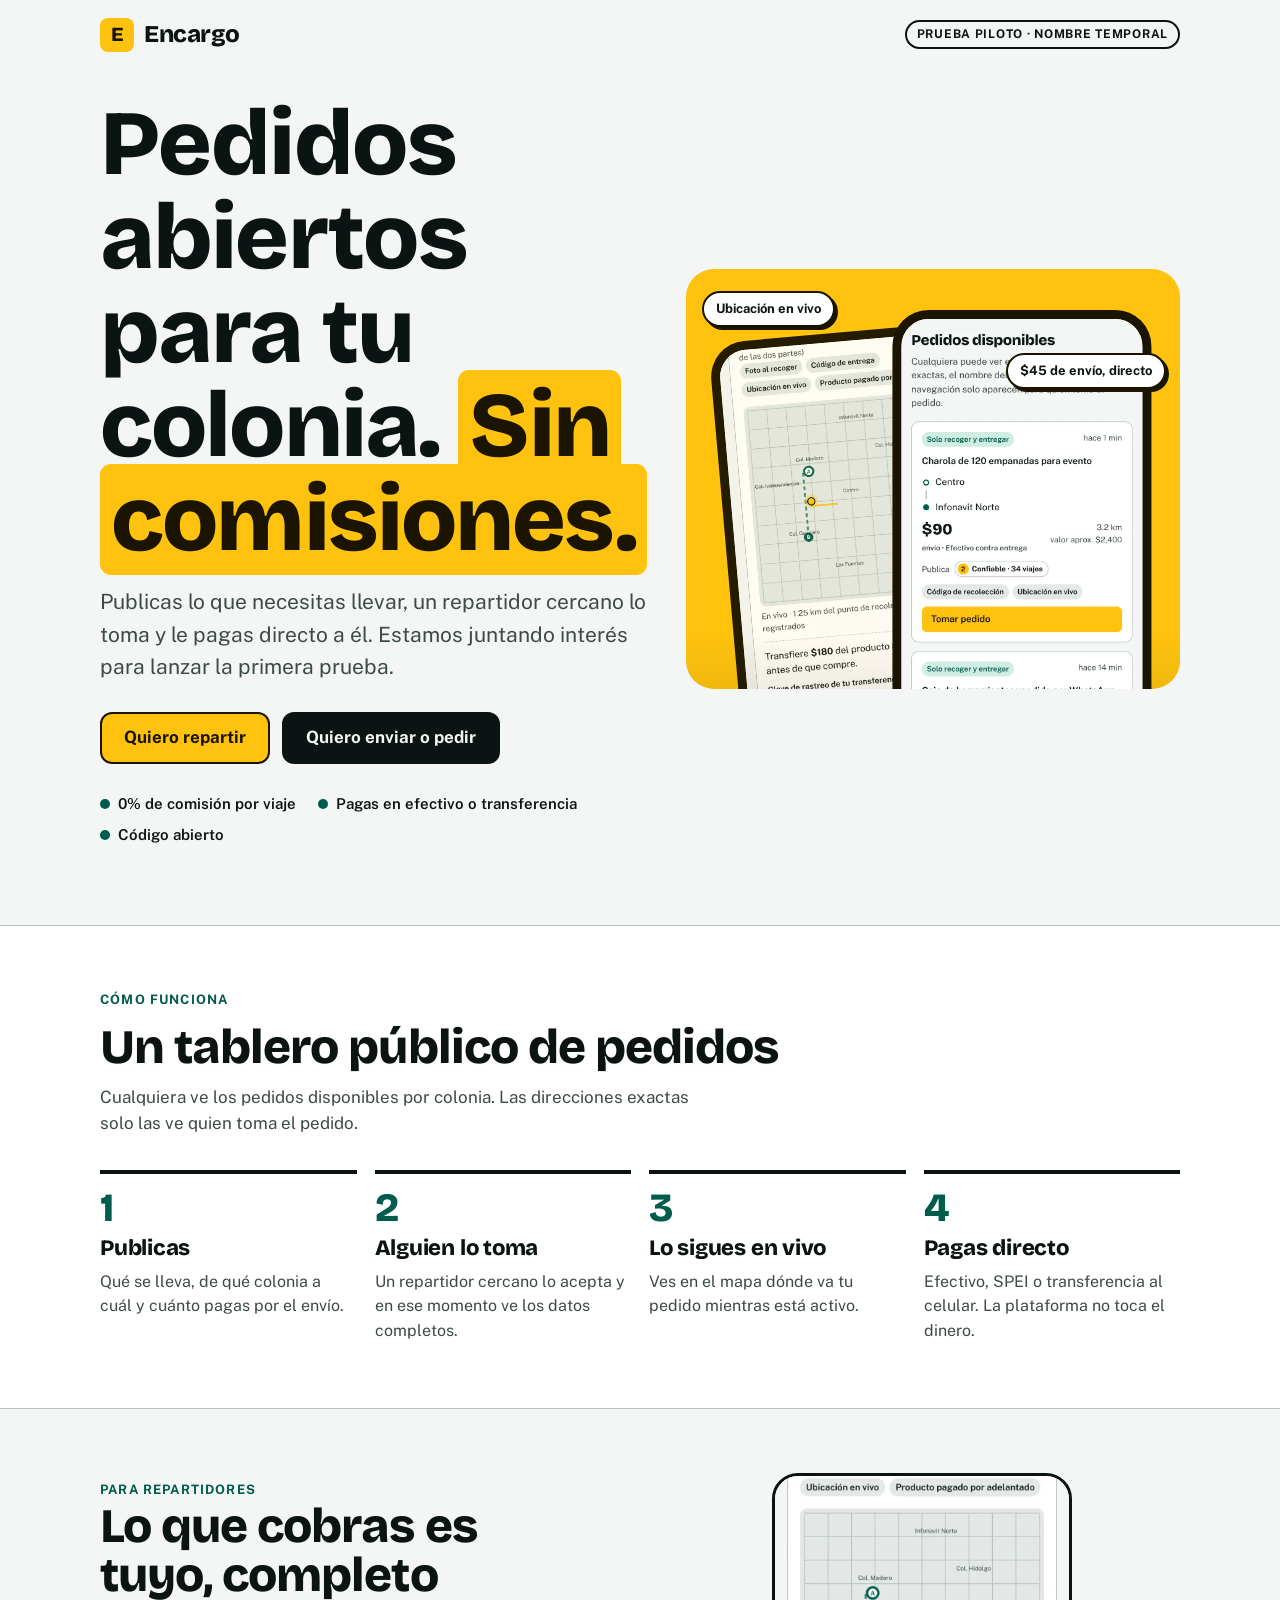
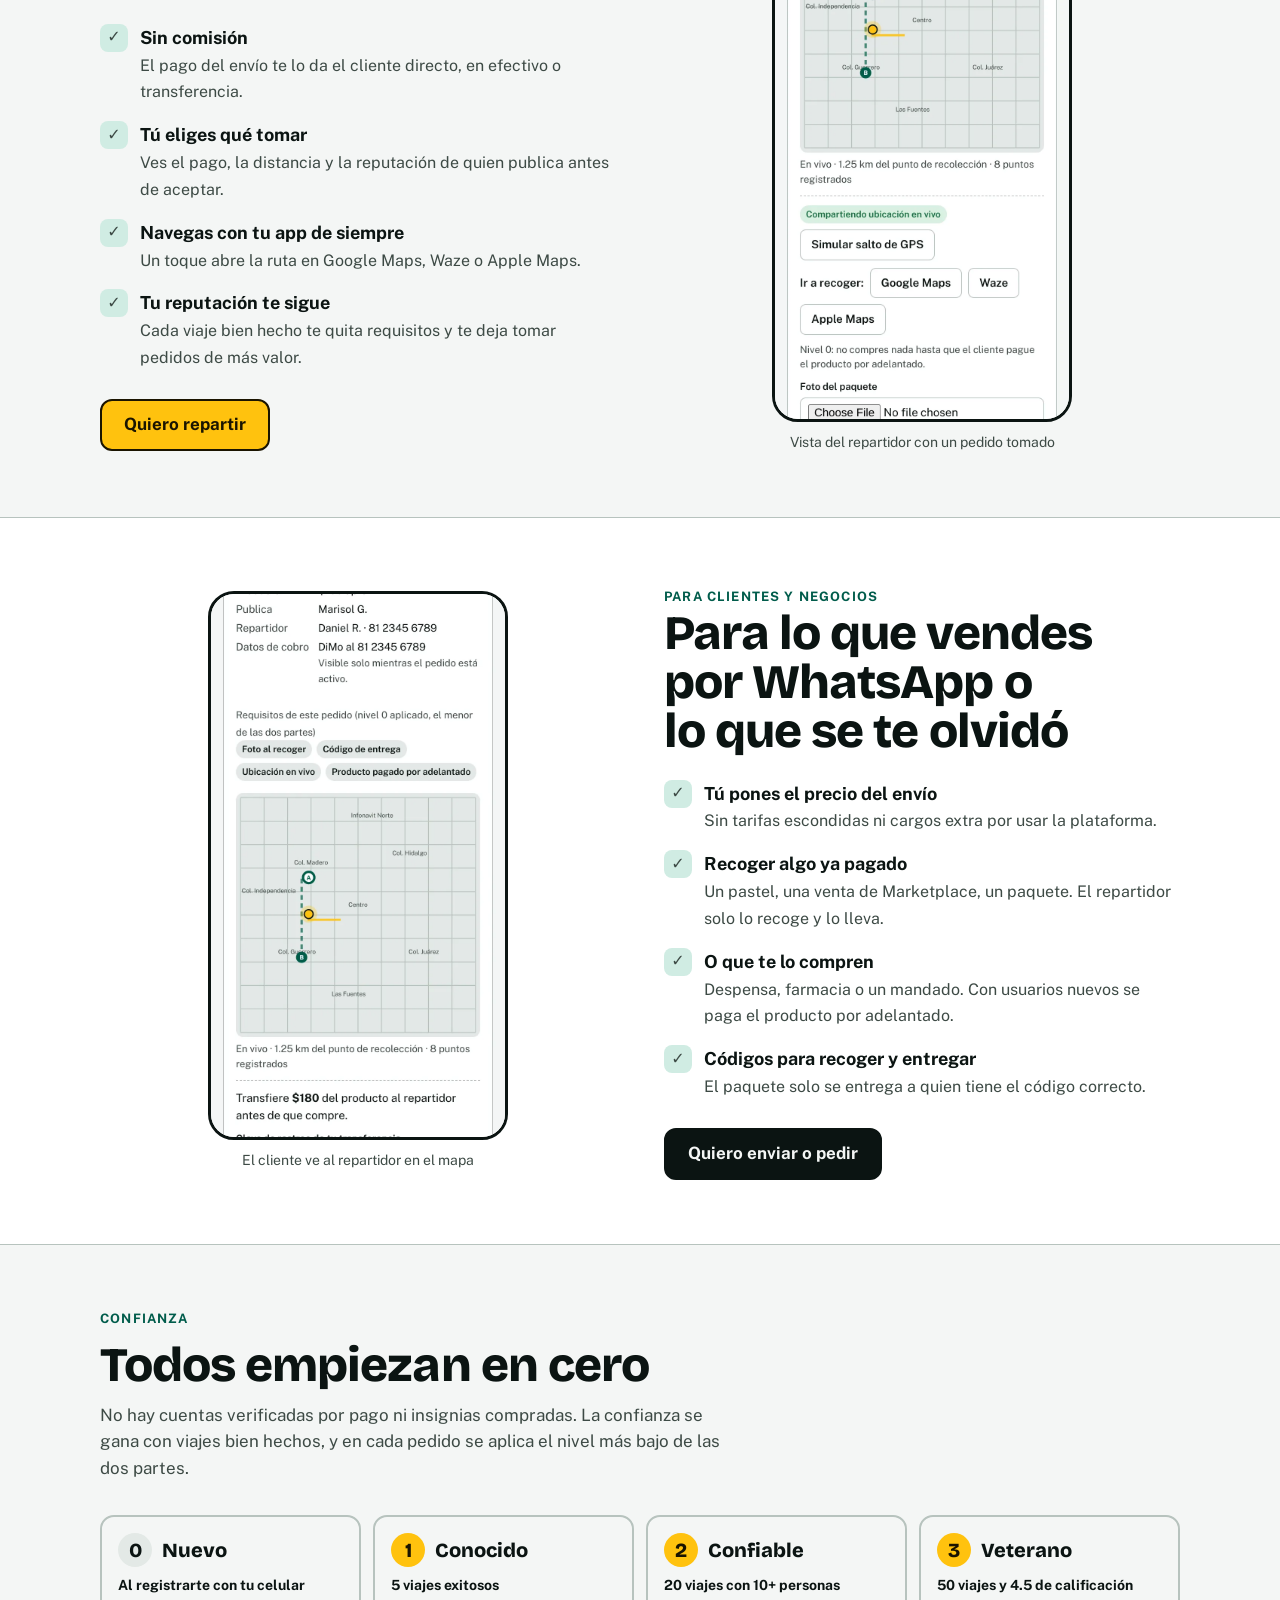
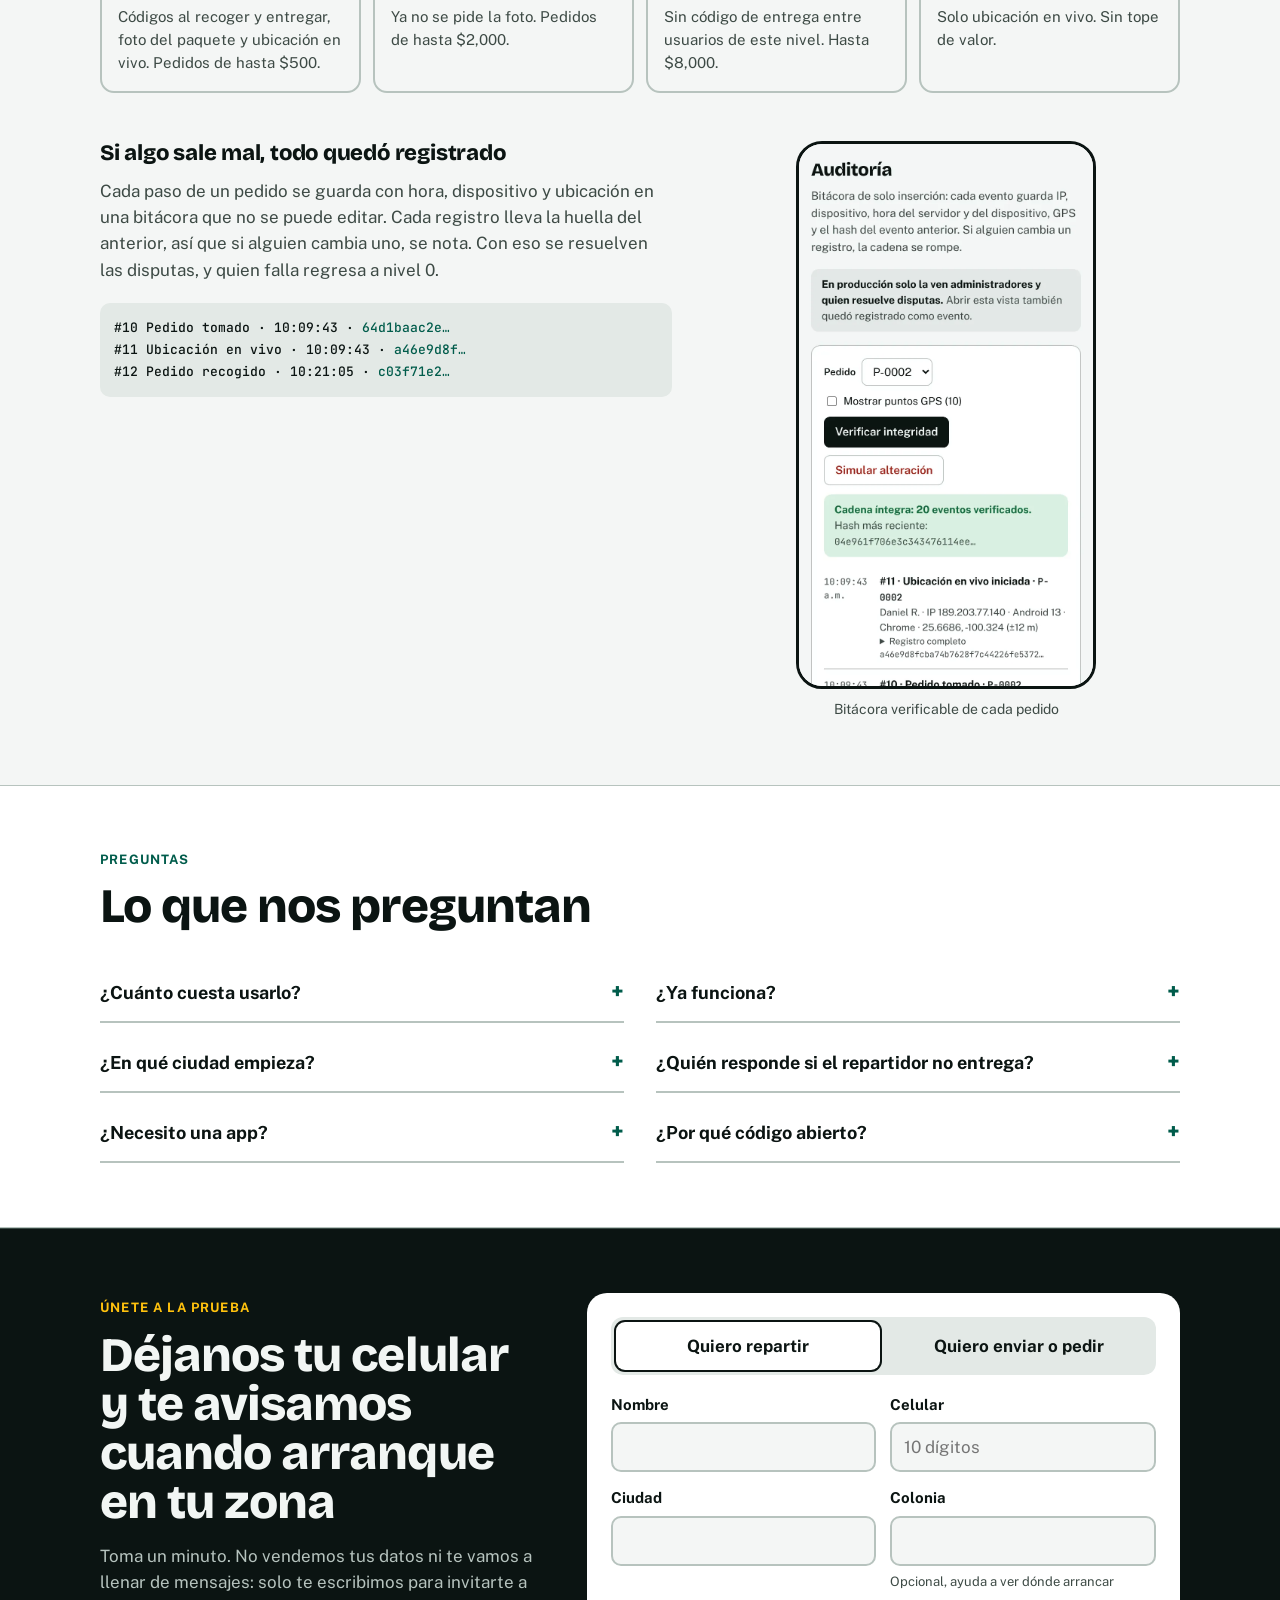
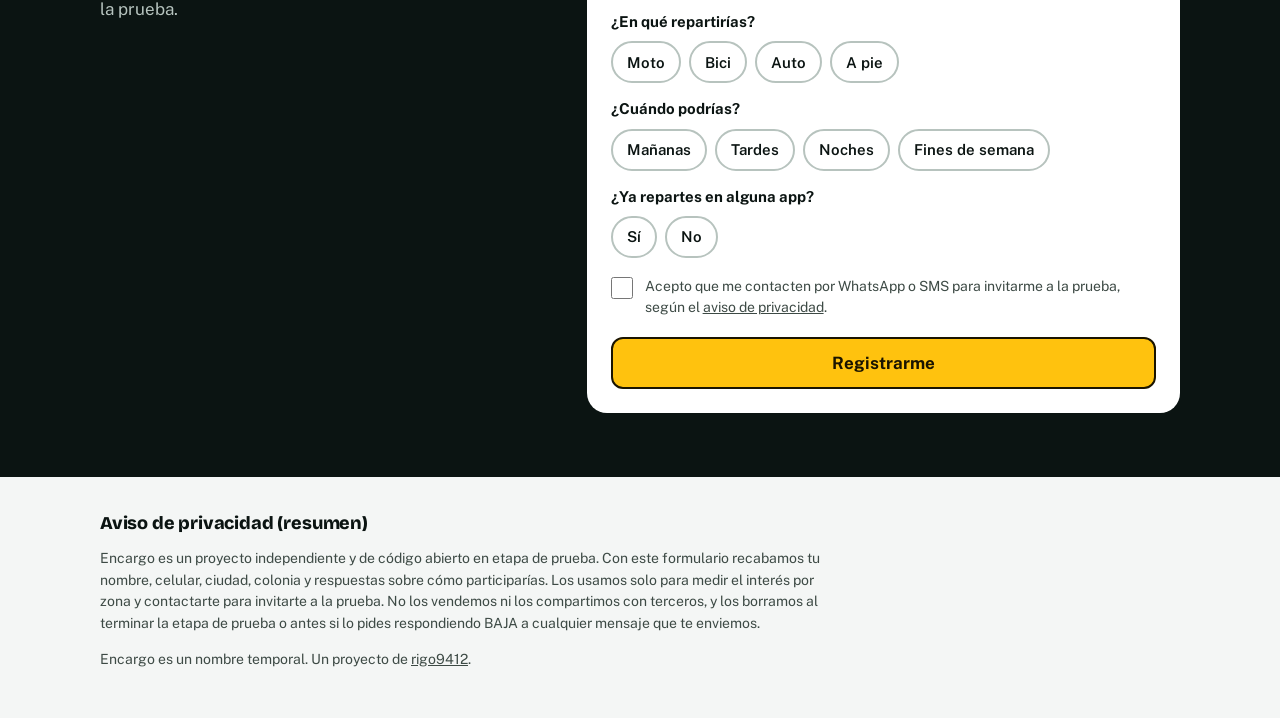
==== encargo/index.html @ 8f55471d "Agregar landing de Encargo para medir interés de repartidores y clientes Co-Authored-By: Claude Opus" ====
<!doctype html>
<html lang="es-MX">
<head>
<meta charset="utf-8">
<meta name="viewport" content="width=device-width, initial-scale=1, viewport-fit=cover">
<title>Encargo · pedidos abiertos para tu colonia</title>
<meta name="description" content="Publica lo que necesitas llevar, un repartidor cercano lo toma y le pagas directo. Sin comisiones. Regístrate para la prueba.">
<meta name="theme-color" content="#FFC20E">
<meta property="og:type" content="website">
<meta property="og:title" content="Encargo · pedidos abiertos, sin comisiones">
<meta property="og:description" content="Publica lo que necesitas llevar, un repartidor cercano lo toma y le pagas directo. Regístrate para la prueba.">
<meta property="og:image" content="https://rigo9412.github.io/encargo/assets/img/og.png">
<meta property="og:url" content="https://rigo9412.github.io/encargo/">
<meta name="twitter:card" content="summary_large_image">
<link rel="preload" href="assets/fonts/bricolage-grotesque-latin-800-normal.woff2" as="font" type="font/woff2" crossorigin>
<link rel="icon" href="data:image/svg+xml,%3Csvg xmlns='http://www.w3.org/2000/svg' viewBox='0 0 32 32'%3E%3Crect width='32' height='32' rx='7' fill='%23FFC20E'/%3E%3Ctext x='16' y='23' text-anchor='middle' font-family='Arial Black,Arial' font-weight='900' font-size='19' fill='%230B1412'%3EE%3C/text%3E%3C/svg%3E">
<style>
@font-face{font-family:"Bricolage Grotesque";font-weight:800;font-display:swap;src:url(assets/fonts/bricolage-grotesque-latin-800-normal.woff2) format("woff2")}
@font-face{font-family:"Public Sans";font-weight:400;font-display:swap;src:url(assets/fonts/public-sans-latin-400-normal.woff2) format("woff2")}
@font-face{font-family:"Public Sans";font-weight:600;font-display:swap;src:url(assets/fonts/public-sans-latin-600-normal.woff2) format("woff2")}
@font-face{font-family:"Public Sans";font-weight:700;font-display:swap;src:url(assets/fonts/public-sans-latin-700-normal.woff2) format("woff2")}
@font-face{font-family:"JetBrains Mono";font-weight:500;font-display:swap;src:url(assets/fonts/jetbrains-mono-latin-500-normal.woff2) format("woff2")}

/* Layout: titular grande sobre bloque amarillo "chaleco" con teléfonos; secciones a una columna en celular, dos en escritorio */
:root{
  --bg:#F4F6F5; --surface:#FFFFFF; --sunk:#E3E9E6; --line:#B7C3BE;
  --ink:#0B1412; --muted:#3D4A45;
  --vest:#FFC20E; --vest-ink:#1A1400; --route:#005C4B; --route-soft:#D0ECE3;
  --ok:#146B3A; --bad:#A3221A; --ok-bg:#DAF0E2; --bad-bg:#F8DCD8;
  --f-display:"Bricolage Grotesque","Arial Black","Arial Narrow",system-ui,sans-serif;
  --f-body:"Public Sans",system-ui,-apple-system,"Segoe UI",Roboto,sans-serif;
  --f-mono:"JetBrains Mono",ui-monospace,Menlo,Consolas,monospace;
  color-scheme:light;
}
@media (prefers-color-scheme:dark){:root:not([data-theme="light"]){
  --bg:#0A0F0E; --surface:#131B19; --sunk:#1C2724; --line:#3A4A45;
  --ink:#F2F6F4; --muted:#B6C3BE;
  --vest:#FFC933; --vest-ink:#1A1400; --route:#5FD4B6; --route-soft:#12382F;
  --ok:#6EDB9A; --bad:#FF8C82; --ok-bg:#14341F; --bad-bg:#3F1916; color-scheme:dark}}
:root[data-theme="dark"]{
  --bg:#0A0F0E; --surface:#131B19; --sunk:#1C2724; --line:#3A4A45;
  --ink:#F2F6F4; --muted:#B6C3BE;
  --vest:#FFC933; --vest-ink:#1A1400; --route:#5FD4B6; --route-soft:#12382F;
  --ok:#6EDB9A; --bad:#FF8C82; --ok-bg:#14341F; --bad-bg:#3F1916; color-scheme:dark}

*{box-sizing:border-box}
[hidden]{display:none!important}
html{-webkit-text-size-adjust:100%;scroll-behavior:smooth}
body{margin:0;background:var(--bg);color:var(--ink);font:400 17px/1.55 var(--f-body);padding-top:env(safe-area-inset-top,0px);padding-bottom:env(safe-area-inset-bottom,0px)}
img{max-width:100%;height:auto;display:block}
a{color:inherit}
.wrap{max-width:1120px;margin:0 auto;padding-inline:20px}
h1,h2,h3{font-family:var(--f-display);font-weight:800;letter-spacing:-.02em;line-height:1.02;margin:0;text-wrap:balance}
h2{font-size:clamp(30px,5.4vw,48px)}
h3{font-size:22px;letter-spacing:-.01em;line-height:1.15}
p{margin:0;max-width:62ch}
.eyebrow{font-size:13px;font-weight:700;text-transform:uppercase;letter-spacing:.09em;color:var(--route)}
.muted{color:var(--muted)}
:focus-visible{outline:3px solid var(--route);outline-offset:3px}

/* barra */
.top{display:flex;align-items:center;justify-content:space-between;gap:12px;padding-block:16px}
.logo{display:flex;align-items:center;gap:10px;text-decoration:none;font-family:var(--f-display);font-weight:800;font-size:24px;letter-spacing:-.02em}
.logo i{width:34px;height:34px;border-radius:8px;background:var(--vest);color:var(--vest-ink);display:grid;place-items:center;font-style:normal;font-size:20px}
.tag{font-size:12px;font-weight:700;letter-spacing:.06em;text-transform:uppercase;border:2px solid var(--ink);border-radius:999px;padding:3px 10px;white-space:nowrap}

/* botones */
.btn{display:inline-flex;align-items:center;justify-content:center;gap:8px;min-height:52px;padding:0 22px;border-radius:12px;font:700 17px/1 var(--f-body);text-decoration:none;border:2px solid var(--ink);background:var(--surface);color:var(--ink);cursor:pointer}
.btn.solid{background:var(--ink);color:var(--bg)}
.btn.vest{background:var(--vest);color:var(--vest-ink);border-color:var(--vest-ink)}
.btn:hover{transform:translateY(-1px)}
.btn:active{transform:none}

/* hero */
.hero{display:grid;grid-template-columns:minmax(0,1.05fr) minmax(0,.95fr);gap:40px;align-items:center;padding-block:28px 64px}
.hero h1{font-size:clamp(44px,8.6vw,92px)}
.hero h1 mark{background:var(--vest);color:var(--vest-ink);padding:0 .12em;border-radius:.12em;box-decoration-break:clone;-webkit-box-decoration-break:clone}
.hero .lead{font-size:clamp(18px,2.2vw,21px);margin-top:20px;color:var(--muted)}
.hero .cta{display:flex;flex-wrap:wrap;gap:12px;margin-top:28px}
.facts{display:flex;flex-wrap:wrap;gap:8px 22px;margin-top:28px;padding:0;list-style:none;font-weight:600;font-size:15px}
.facts li{display:flex;align-items:center;gap:8px}
.facts li::before{content:"";width:10px;height:10px;border-radius:50%;background:var(--route)}
.stage{position:relative;background:var(--vest);border-radius:28px;padding:28px 0 0;min-height:420px;overflow:hidden;display:flex;justify-content:center;align-items:flex-end;gap:0}
.stage::after{content:"";position:absolute;inset:auto 0 0 0;height:56px;background:linear-gradient(transparent,rgba(0,0,0,.06))}
.phone{width:min(58%,270px);border:3px solid var(--vest-ink);border-bottom:0;border-radius:30px 30px 0 0;overflow:hidden;background:#fff;box-shadow:0 0 0 6px var(--vest-ink)}
.phone img{width:100%;aspect-ratio:390/600;object-fit:cover;object-position:top}
.stage .phone.back img{object-position:50% 70%}
.stage .phone.back{transform:translate(18%,22px) rotate(-5deg);z-index:0;opacity:.95}
.stage .phone.front{transform:translate(-14%,0);z-index:1}
.stage .chip{position:absolute;z-index:2;background:var(--surface);color:var(--ink);border:2px solid var(--vest-ink);border-radius:999px;padding:6px 12px;font-size:13px;font-weight:700;box-shadow:3px 3px 0 var(--vest-ink)}
.stage .c1{top:22px;left:16px}
.stage .c2{top:84px;right:14px}

/* pasos */
section{padding-block:64px}
.band{background:var(--surface);border-block:1px solid var(--line)}
.head{display:flex;flex-direction:column;gap:12px;margin-bottom:34px}
.steps{display:grid;grid-template-columns:repeat(4,minmax(0,1fr));gap:18px;list-style:none;padding:0;margin:0;counter-reset:s}
.steps li{counter-increment:s;border-top:4px solid var(--ink);padding-top:14px;display:flex;flex-direction:column;gap:8px}
.steps li::before{content:counter(s);font-family:var(--f-display);font-weight:800;font-size:40px;line-height:1;color:var(--route)}
.steps p{color:var(--muted);font-size:16px}

/* bloques de audiencia */
.split{display:grid;grid-template-columns:minmax(0,1fr) minmax(0,1fr);gap:48px;align-items:center}
.split.flip .shot{order:-1}
.list{list-style:none;padding:0;margin:24px 0 0;display:flex;flex-direction:column;gap:16px}
.list li{display:grid;grid-template-columns:28px 1fr;gap:12px}
.list li b{display:block;font-size:18px}
.list li span{color:var(--muted);font-size:16px}
.tick{width:28px;height:28px;border-radius:8px;background:var(--route-soft);color:var(--route);display:grid;place-items:center;font-weight:800}
.shot{display:flex;justify-content:center;gap:16px}
.shot figure{margin:0;width:min(100%,300px);display:flex;flex-direction:column;gap:10px}
.shot .frame{border:3px solid var(--ink);border-radius:26px;overflow:hidden;background:#fff}
.shot .frame img{width:100%;aspect-ratio:390/720;object-fit:cover;object-position:top}
.shot figcaption{font-size:14px;color:var(--muted);text-align:center}
.cta-inline{margin-top:28px}

/* confianza */
.levels{display:grid;grid-template-columns:repeat(4,minmax(0,1fr));gap:12px;margin-top:8px}
.lv{border:2px solid var(--line);border-radius:14px;padding:16px;background:var(--bg);display:flex;flex-direction:column;gap:8px}
.lv .n{display:flex;align-items:center;gap:10px;font-family:var(--f-display);font-weight:800;font-size:20px}
.lv .n i{font-style:normal;width:34px;height:34px;border-radius:50%;display:grid;place-items:center;background:var(--vest);color:var(--vest-ink)}
.lv:first-child .n i{background:var(--sunk);color:var(--ink)}
.lv small{font-weight:700;font-size:14px}
.lv p{font-size:15px;color:var(--muted)}
.trust{display:grid;grid-template-columns:minmax(0,1.1fr) minmax(0,.9fr);gap:40px;align-items:start;margin-top:48px}
.hash{font-family:var(--f-mono);font-size:13px;background:var(--sunk);border-radius:10px;padding:14px;line-height:1.7;overflow-x:auto;white-space:nowrap}
.hash b{color:var(--route);font-weight:500}

/* preguntas */
.faq{display:grid;grid-template-columns:repeat(2,minmax(0,1fr));gap:12px 32px}
details{border-bottom:2px solid var(--line);padding-block:14px}
summary{cursor:pointer;font-weight:700;font-size:18px;list-style:none;display:flex;justify-content:space-between;gap:12px}
summary::-webkit-details-marker{display:none}
summary::after{content:"+";font-family:var(--f-display);font-size:24px;line-height:1;color:var(--route)}
details[open] summary::after{content:"–"}
details p{margin-top:10px;color:var(--muted);font-size:16px}

/* formulario */
.join{background:#0B1412;color:#F2F6F4;border-top:1px solid #3A4A45}
.join .eyebrow{color:#FFC20E}
.join .grid{display:grid;grid-template-columns:minmax(0,.85fr) minmax(0,1.15fr);gap:48px;align-items:start}
.join p.muted{color:#B6C3BE}
form{background:var(--surface);color:var(--ink);border-radius:20px;padding:24px;display:flex;flex-direction:column;gap:18px}
.seg{display:grid;grid-template-columns:1fr 1fr;gap:6px;background:var(--sunk);border-radius:12px;padding:5px}
.seg label{position:relative}
.seg input{position:absolute;opacity:0;inset:0;cursor:pointer}
.seg span{display:flex;align-items:center;justify-content:center;min-height:48px;border-radius:9px;font-weight:700;text-align:center;padding:4px 8px}
.seg input:checked+span{background:var(--surface);box-shadow:0 0 0 2px var(--ink)}
.seg input:focus-visible+span{outline:3px solid var(--route);outline-offset:2px}
.fields{display:grid;grid-template-columns:1fr 1fr;gap:14px}
.f{display:flex;flex-direction:column;gap:6px;min-width:0}
.f.full{grid-column:1/-1}
.f>span{font-weight:700;font-size:15px}
.f small{color:var(--muted);font-size:13px}
input[type=text],input[type=tel],select{font:inherit;font-size:17px;min-height:50px;padding:10px 12px;border:2px solid var(--line);border-radius:10px;background:var(--bg);color:var(--ink);width:100%;min-width:0}
input:focus,select:focus{border-color:var(--ink);outline:none}
fieldset{border:0;margin:0;padding:0;display:flex;flex-direction:column;gap:8px;min-width:0}
legend{font-weight:700;font-size:15px;margin-bottom:8px;padding:0}
.opts{display:flex;flex-wrap:wrap;gap:8px}
.opts label{position:relative}
.opts input{position:absolute;opacity:0;inset:0;cursor:pointer}
.opts span{display:inline-flex;align-items:center;min-height:42px;padding:0 14px;border:2px solid var(--line);border-radius:999px;font-weight:600;font-size:15px}
.opts input:checked+span{border-color:var(--ink);background:var(--vest);color:var(--vest-ink)}
.opts input:focus-visible+span{outline:3px solid var(--route);outline-offset:2px}
.consent{display:grid;grid-template-columns:24px 1fr;gap:10px;font-size:14px;color:var(--muted);align-items:start}
.consent input{width:22px;height:22px;margin:1px 0 0;accent-color:var(--route)}
.hp{position:absolute;left:-9999px;width:1px;height:1px;overflow:hidden}
.msg{border-radius:12px;padding:14px 16px;font-weight:600}
.msg.ok{background:var(--ok-bg);color:var(--ok)}
.msg.err{background:var(--bad-bg);color:var(--bad)}
.share{display:flex;flex-wrap:wrap;gap:10px;align-items:center;margin-top:10px}
.share code{font-family:var(--f-mono);font-size:14px;background:var(--sunk);padding:8px 10px;border-radius:8px;overflow-wrap:anywhere}

footer{padding-block:36px 48px;font-size:14px;color:var(--muted)}
footer .wrap{display:flex;flex-direction:column;gap:14px}
footer h3{font-size:18px;color:var(--ink)}
footer p{max-width:80ch}

@media (max-width:900px){
  .hero,.split,.trust,.join .grid{grid-template-columns:1fr}
  .split.flip .shot{order:0}
  .steps,.levels{grid-template-columns:repeat(2,minmax(0,1fr))}
  .faq{grid-template-columns:1fr}
  .stage{min-height:360px}
}
@media (max-width:520px){
  body{font-size:16px}
  .wrap{padding-inline:16px}
  section{padding-block:48px}
  .hero{padding-block:12px 48px;gap:32px}
  .hero .cta .btn{flex:1 1 100%}
  .steps{grid-template-columns:1fr}
  .levels{grid-template-columns:1fr 1fr}
  .fields{grid-template-columns:1fr}
  form{padding:18px}
  .shot figure{width:min(100%,260px)}
  .shot{gap:10px}
  .tag{display:none}
}
@media (prefers-reduced-motion:reduce){html{scroll-behavior:auto}.btn:hover{transform:none}}
</style>
</head>
<body>

<header class="wrap top">
  <a class="logo" href="#"><i>E</i>Encargo</a>
  <span class="tag">Prueba piloto · nombre temporal</span>
</header>

<main>
<div class="wrap hero">
  <div>
    <h1>Pedidos abiertos para tu colonia. <mark>Sin comisiones.</mark></h1>
    <p class="lead">Publicas lo que necesitas llevar, un repartidor cercano lo toma y le pagas directo a él. Estamos juntando interés para lanzar la primera prueba.</p>
    <div class="cta">
      <a class="btn vest" href="#unete" data-perfil="repartidor">Quiero repartir</a>
      <a class="btn solid" href="#unete" data-perfil="cliente">Quiero enviar o pedir</a>
    </div>
    <ul class="facts">
      <li>0% de comisión por viaje</li>
      <li>Pagas en efectivo o transferencia</li>
      <li>Código abierto</li>
    </ul>
  </div>
  <div class="stage" aria-hidden="true">
    <span class="chip c1">Ubicación en vivo</span>
    <span class="chip c2">$45 de envío, directo</span>
    <div class="phone back"><img src="assets/img/rastreo.webp" alt="" width="780" height="1688" loading="eager"></div>
    <div class="phone front"><img src="assets/img/tablero.webp" alt="" width="780" height="1688" loading="eager"></div>
  </div>
</div>

<section class="band" id="como">
  <div class="wrap">
    <div class="head"><span class="eyebrow">Cómo funciona</span><h2>Un tablero público de pedidos</h2>
      <p class="muted">Cualquiera ve los pedidos disponibles por colonia. Las direcciones exactas solo las ve quien toma el pedido.</p></div>
    <ol class="steps">
      <li><h3>Publicas</h3><p>Qué se lleva, de qué colonia a cuál y cuánto pagas por el envío.</p></li>
      <li><h3>Alguien lo toma</h3><p>Un repartidor cercano lo acepta y en ese momento ve los datos completos.</p></li>
      <li><h3>Lo sigues en vivo</h3><p>Ves en el mapa dónde va tu pedido mientras está activo.</p></li>
      <li><h3>Pagas directo</h3><p>Efectivo, SPEI o transferencia al celular. La plataforma no toca el dinero.</p></li>
    </ol>
  </div>
</section>

<section id="repartidores">
  <div class="wrap split">
    <div>
      <span class="eyebrow">Para repartidores</span>
      <h2>Lo que cobras es tuyo, completo</h2>
      <ul class="list">
        <li><span class="tick">✓</span><div><b>Sin comisión</b><span>El pago del envío te lo da el cliente directo, en efectivo o transferencia.</span></div></li>
        <li><span class="tick">✓</span><div><b>Tú eliges qué tomar</b><span>Ves el pago, la distancia y la reputación de quien publica antes de aceptar.</span></div></li>
        <li><span class="tick">✓</span><div><b>Navegas con tu app de siempre</b><span>Un toque abre la ruta en Google Maps, Waze o Apple Maps.</span></div></li>
        <li><span class="tick">✓</span><div><b>Tu reputación te sigue</b><span>Cada viaje bien hecho te quita requisitos y te deja tomar pedidos de más valor.</span></div></li>
      </ul>
      <div class="cta-inline"><a class="btn vest" href="#unete" data-perfil="repartidor">Quiero repartir</a></div>
    </div>
    <div class="shot">
      <figure><div class="frame"><img src="assets/img/repartidor.webp" alt="Pantalla del repartidor con botones para abrir la ruta en Google Maps, Waze y Apple Maps" width="780" height="1688" loading="lazy"></div><figcaption>Vista del repartidor con un pedido tomado</figcaption></figure>
    </div>
  </div>
</section>

<section class="band" id="clientes">
  <div class="wrap split flip">
    <div>
      <span class="eyebrow">Para clientes y negocios</span>
      <h2>Para lo que vendes por WhatsApp o lo que se te olvidó</h2>
      <ul class="list">
        <li><span class="tick">✓</span><div><b>Tú pones el precio del envío</b><span>Sin tarifas escondidas ni cargos extra por usar la plataforma.</span></div></li>
        <li><span class="tick">✓</span><div><b>Recoger algo ya pagado</b><span>Un pastel, una venta de Marketplace, un paquete. El repartidor solo lo recoge y lo lleva.</span></div></li>
        <li><span class="tick">✓</span><div><b>O que te lo compren</b><span>Despensa, farmacia o un mandado. Con usuarios nuevos se paga el producto por adelantado.</span></div></li>
        <li><span class="tick">✓</span><div><b>Códigos para recoger y entregar</b><span>El paquete solo se entrega a quien tiene el código correcto.</span></div></li>
      </ul>
      <div class="cta-inline"><a class="btn solid" href="#unete" data-perfil="cliente">Quiero enviar o pedir</a></div>
    </div>
    <div class="shot">
      <figure><div class="frame"><img src="assets/img/rastreo.webp" alt="Mapa con la ubicación en vivo del repartidor camino al punto de recolección" width="780" height="1688" loading="lazy"></div><figcaption>El cliente ve al repartidor en el mapa</figcaption></figure>
    </div>
  </div>
</section>

<section id="confianza">
  <div class="wrap">
    <div class="head"><span class="eyebrow">Confianza</span><h2>Todos empiezan en cero</h2>
      <p class="muted">No hay cuentas verificadas por pago ni insignias compradas. La confianza se gana con viajes bien hechos, y en cada pedido se aplica el nivel más bajo de las dos partes.</p></div>
    <div class="levels">
      <div class="lv"><span class="n"><i>0</i>Nuevo</span><small>Al registrarte con tu celular</small><p>Códigos al recoger y entregar, foto del paquete y ubicación en vivo. Pedidos de hasta $500.</p></div>
      <div class="lv"><span class="n"><i>1</i>Conocido</span><small>5 viajes exitosos</small><p>Ya no se pide la foto. Pedidos de hasta $2,000.</p></div>
      <div class="lv"><span class="n"><i>2</i>Confiable</span><small>20 viajes con 10+ personas</small><p>Sin código de entrega entre usuarios de este nivel. Hasta $8,000.</p></div>
      <div class="lv"><span class="n"><i>3</i>Veterano</span><small>50 viajes y 4.5 de calificación</small><p>Solo ubicación en vivo. Sin tope de valor.</p></div>
    </div>
    <div class="trust">
      <div>
        <h3>Si algo sale mal, todo quedó registrado</h3>
        <p class="muted" style="margin-top:12px">Cada paso de un pedido se guarda con hora, dispositivo y ubicación en una bitácora que no se puede editar. Cada registro lleva la huella del anterior, así que si alguien cambia uno, se nota. Con eso se resuelven las disputas, y quien falla regresa a nivel 0.</p>
        <div class="hash" style="margin-top:20px" aria-label="Ejemplo de bitácora">
          #10 Pedido tomado · 10:09:43 · <b>64d1baac2e…</b><br>
          #11 Ubicación en vivo · 10:09:43 · <b>a46e9d8f…</b><br>
          #12 Pedido recogido · 10:21:05 · <b>c03f71e2…</b>
        </div>
      </div>
      <div class="shot">
        <figure><div class="frame"><img src="assets/img/auditoria.webp" alt="Bitácora de auditoría con la cadena verificada" width="780" height="1688" loading="lazy"></div><figcaption>Bitácora verificable de cada pedido</figcaption></figure>
      </div>
    </div>
  </div>
</section>

<section class="band" id="preguntas">
  <div class="wrap">
    <div class="head"><span class="eyebrow">Preguntas</span><h2>Lo que nos preguntan</h2></div>
    <div class="faq">
      <details><summary>¿Cuánto cuesta usarlo?</summary><p>Hoy nada. Más adelante podría haber una membresía para entrar a la red, pero nunca una comisión por pedido.</p></details>
      <details><summary>¿Ya funciona?</summary><p>Hay un prototipo funcionando, como el de las capturas. Con este registro medimos si hay suficientes repartidores y clientes en una misma zona para lanzar la prueba.</p></details>
      <details><summary>¿En qué ciudad empieza?</summary><p>En la que junte más registros de los dos lados. Por eso te pedimos tu ciudad y colonia.</p></details>
      <details><summary>¿Quién responde si el repartidor no entrega?</summary><p>Se abre una disputa y se revisa la bitácora del pedido. Quien no cumple pierde su reputación y puede quedar fuera de la red.</p></details>
      <details><summary>¿Necesito una app?</summary><p>Para la prueba funciona desde el navegador del celular. El registro es con tu número y un código por SMS.</p></details>
      <details><summary>¿Por qué código abierto?</summary><p>Para que cualquiera pueda revisar cómo funciona, proponer mejoras o montar su propia red en su ciudad.</p></details>
    </div>
  </div>
</section>

<section class="join" id="unete">
  <div class="wrap grid">
    <div>
      <span class="eyebrow">Únete a la prueba</span>
      <h2 style="margin-top:12px">Déjanos tu celular y te avisamos cuando arranque en tu zona</h2>
      <p class="muted" style="margin-top:16px">Toma un minuto. No vendemos tus datos ni te vamos a llenar de mensajes: solo te escribimos para invitarte a la prueba.</p>
    </div>
    <form id="form" novalidate>
      <div class="seg" role="radiogroup" aria-label="Cómo quieres participar">
        <label><input type="radio" name="perfil" value="repartidor" id="p_rep" checked><span>Quiero repartir</span></label>
        <label><input type="radio" name="perfil" value="cliente" id="p_cli"><span>Quiero enviar o pedir</span></label>
      </div>
      <div class="fields">
        <label class="f"><span>Nombre</span><input type="text" id="nombre" name="nombre" autocomplete="name" maxlength="80" required></label>
        <label class="f"><span>Celular</span><input type="tel" id="celular" name="celular" inputmode="numeric" autocomplete="tel-national" maxlength="14" placeholder="10 dígitos" required></label>
        <label class="f"><span>Ciudad</span><input type="text" id="ciudad" name="ciudad" autocomplete="address-level2" maxlength="80" required></label>
        <label class="f"><span>Colonia</span><input type="text" id="colonia" name="colonia" maxlength="80"><small>Opcional, ayuda a ver dónde arrancar</small></label>
      </div>

      <div data-for="repartidor" class="fields">
        <fieldset class="f full"><legend>¿En qué repartirías?</legend><div class="opts">
          <label><input type="radio" name="vehiculo" value="moto"><span>Moto</span></label>
          <label><input type="radio" name="vehiculo" value="bici"><span>Bici</span></label>
          <label><input type="radio" name="vehiculo" value="auto"><span>Auto</span></label>
          <label><input type="radio" name="vehiculo" value="a_pie"><span>A pie</span></label></div></fieldset>
        <fieldset class="f full"><legend>¿Cuándo podrías?</legend><div class="opts">
          <label><input type="checkbox" name="horario" value="mananas"><span>Mañanas</span></label>
          <label><input type="checkbox" name="horario" value="tardes"><span>Tardes</span></label>
          <label><input type="checkbox" name="horario" value="noches"><span>Noches</span></label>
          <label><input type="checkbox" name="horario" value="fines"><span>Fines de semana</span></label></div></fieldset>
        <fieldset class="f full"><legend>¿Ya repartes en alguna app?</legend><div class="opts">
          <label><input type="radio" name="ya_reparte" value="si"><span>Sí</span></label>
          <label><input type="radio" name="ya_reparte" value="no"><span>No</span></label></div></fieldset>
      </div>

      <div data-for="cliente" class="fields" hidden>
        <fieldset class="f full"><legend>¿Eres persona o negocio?</legend><div class="opts">
          <label><input type="radio" name="tipo" value="persona"><span>Persona</span></label>
          <label><input type="radio" name="tipo" value="negocio"><span>Negocio</span></label></div></fieldset>
        <label class="f full" data-negocio hidden><span>Nombre del negocio</span><input type="text" id="negocio" name="negocio" maxlength="80"></label>
        <fieldset class="f full"><legend>¿Qué enviarías?</legend><div class="opts">
          <label><input type="checkbox" name="envios" value="comida"><span>Comida</span></label>
          <label><input type="checkbox" name="envios" value="ventas_linea"><span>Ventas en línea</span></label>
          <label><input type="checkbox" name="envios" value="mandados"><span>Mandados y compras</span></label>
          <label><input type="checkbox" name="envios" value="paquetes"><span>Paquetes y documentos</span></label></div></fieldset>
        <fieldset class="f full"><legend>¿Qué tan seguido?</legend><div class="opts">
          <label><input type="radio" name="frecuencia" value="diario"><span>Casi diario</span></label>
          <label><input type="radio" name="frecuencia" value="semanal"><span>Cada semana</span></label>
          <label><input type="radio" name="frecuencia" value="ocasional"><span>De vez en cuando</span></label></div></fieldset>
      </div>

      <div class="hp" aria-hidden="true"><label>Sitio web <input type="text" id="sitio" name="sitio" tabindex="-1" autocomplete="off"></label></div>
      <label class="consent"><input type="checkbox" id="acepto" required><span>Acepto que me contacten por WhatsApp o SMS para invitarme a la prueba, según el <a href="#privacidad">aviso de privacidad</a>.</span></label>
      <div id="msg" class="msg" role="status" hidden></div>
      <button class="btn vest" type="submit" id="enviar">Registrarme</button>
    </form>
  </div>
</section>
</main>

<footer id="privacidad">
  <div class="wrap">
    <h3>Aviso de privacidad (resumen)</h3>
    <p>Encargo es un proyecto independiente y de código abierto en etapa de prueba. Con este formulario recabamos tu nombre, celular, ciudad, colonia y respuestas sobre cómo participarías. Los usamos solo para medir el interés por zona y contactarte para invitarte a la prueba. No los vendemos ni los compartimos con terceros, y los borramos al terminar la etapa de prueba o antes si lo pides respondiendo BAJA a cualquier mensaje que te enviemos.</p>
    <p>Encargo es un nombre temporal. Un proyecto de <a href="/">rigo9412</a>.</p>
  </div>
</footer>

<script src="config.js"></script>
<script>
(function(){
  var form=document.getElementById("form"),msg=document.getElementById("msg"),btn=document.getElementById("enviar");
  var cfg=window.ENCARGO_CONFIG||{};
  var qs=new URLSearchParams(location.search);
  var fuente=(qs.get("utm_source")||qs.get("src")||qs.get("ref")||"").slice(0,60)||null;

  function perfil(){return form.querySelector("input[name=perfil]:checked").value}
  function sync(){
    var p=perfil();
    form.querySelectorAll("[data-for]").forEach(function(el){el.hidden=el.getAttribute("data-for")!==p});
    var neg=form.querySelector("input[name=tipo][value=negocio]");
    form.querySelector("[data-negocio]").hidden=!(p==="cliente"&&neg.checked);
  }
  form.addEventListener("change",sync);sync();

  document.querySelectorAll("a[data-perfil]").forEach(function(a){
    a.addEventListener("click",function(){
      var r=document.getElementById(a.getAttribute("data-perfil")==="repartidor"?"p_rep":"p_cli");r.checked=true;sync();
      setTimeout(function(){document.getElementById("nombre").focus({preventScroll:true})},450);
    });
  });

  function show(text,ok){msg.textContent=text;msg.className="msg "+(ok?"ok":"err");msg.hidden=false}
  function val(name){var el=form.querySelector("input[name="+name+"]:checked");return el?el.value:null}
  function vals(name){return Array.prototype.map.call(form.querySelectorAll("input[name="+name+"]:checked"),function(e){return e.value})}

  form.addEventListener("submit",function(e){
    e.preventDefault();msg.hidden=true;
    if(document.getElementById("sitio").value){show("¡Listo! Te avisamos cuando arranque la prueba.",true);return}
    var nombre=document.getElementById("nombre").value.trim();
    var cel=document.getElementById("celular").value.replace(/\D/g,"");
    if(cel.length===12&&cel.indexOf("52")===0)cel=cel.slice(2);
    var ciudad=document.getElementById("ciudad").value.trim();
    var colonia=document.getElementById("colonia").value.trim()||null;
    if(nombre.length<2){show("Escribe tu nombre.",false);document.getElementById("nombre").focus();return}
    if(cel.length!==10){show("El celular debe tener 10 dígitos.",false);document.getElementById("celular").focus();return}
    if(ciudad.length<2){show("Escribe tu ciudad.",false);document.getElementById("ciudad").focus();return}
    if(!document.getElementById("acepto").checked){show("Marca la casilla para que podamos contactarte.",false);return}
    var p=perfil();
    var detalles=p==="repartidor"
      ?{vehiculo:val("vehiculo"),horario:vals("horario"),ya_reparte:val("ya_reparte")}
      :{tipo:val("tipo"),negocio:(document.getElementById("negocio").value.trim()||null),envios:vals("envios"),frecuencia:val("frecuencia")};
    var row={perfil:p,nombre:nombre,celular:cel,ciudad:ciudad,colonia:colonia,detalles:detalles,fuente:fuente,acepta_contacto:true};

    if(!cfg.supabaseUrl||!cfg.supabaseAnonKey){show("Vista previa: el registro todavía no está conectado, así que no se guardó nada.",false);return}
    btn.disabled=true;btn.textContent="Enviando…";
    var headers={"Content-Type":"application/json","apikey":cfg.supabaseAnonKey,"Prefer":"return=minimal"};
    if(cfg.supabaseAnonKey.indexOf("eyJ")===0)headers.Authorization="Bearer "+cfg.supabaseAnonKey;
    fetch(cfg.supabaseUrl.replace(/\/$/,"")+"/rest/v1/"+(cfg.tabla||"interesados"),{method:"POST",headers:headers,body:JSON.stringify(row)})
      .then(function(r){
        if(r.ok){form.reset();sync();show("¡Listo, "+nombre.split(" ")[0]+"! Te avisamos por WhatsApp o SMS cuando arranque en tu zona.",true);return}
        if(r.status===409){show("Ese celular ya estaba registrado con este perfil. Te avisamos cuando arranque.",true);return}
        show("No se pudo guardar tu registro. Revisa tu conexión e inténtalo de nuevo.",false);
      })
      .catch(function(){show("No se pudo guardar tu registro. Revisa tu conexión e inténtalo de nuevo.",false)})
      .finally(function(){btn.disabled=false;btn.textContent="Registrarme"});
  });
})();
</script>
</body>
</html>
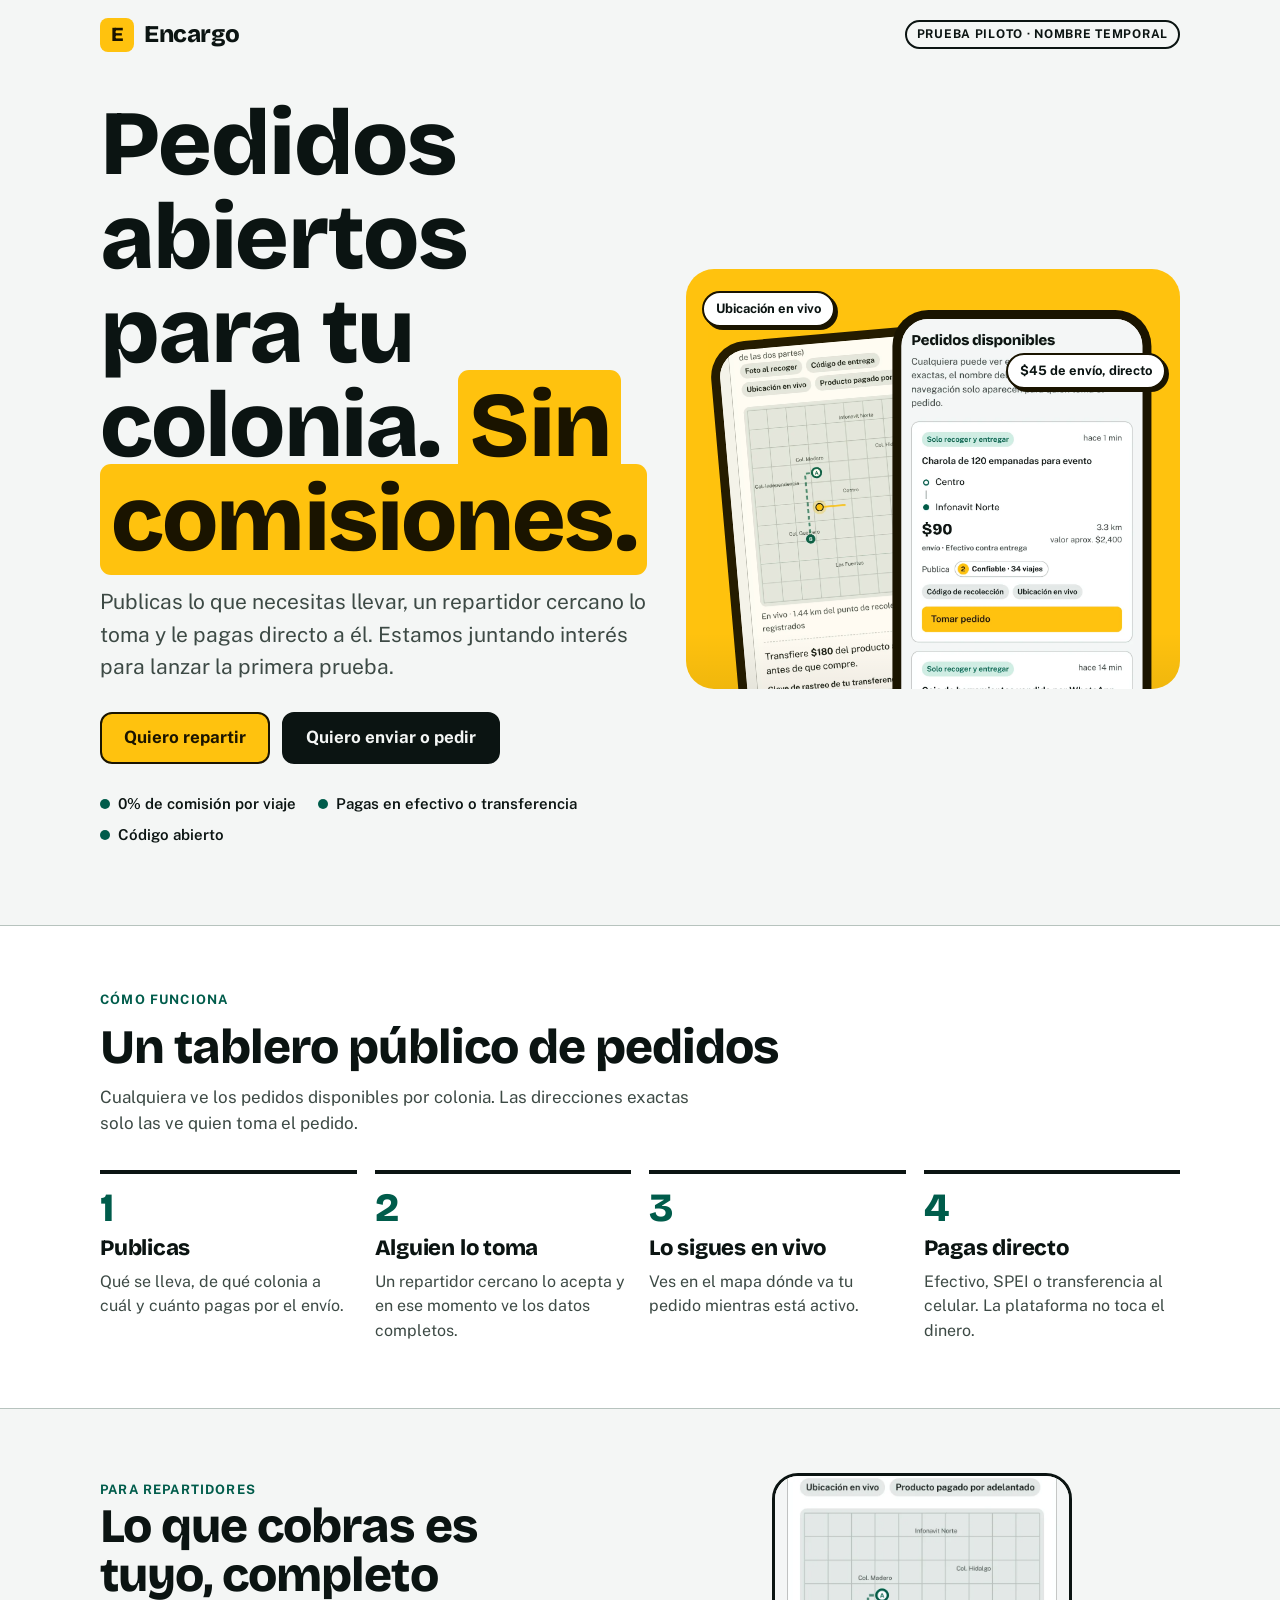
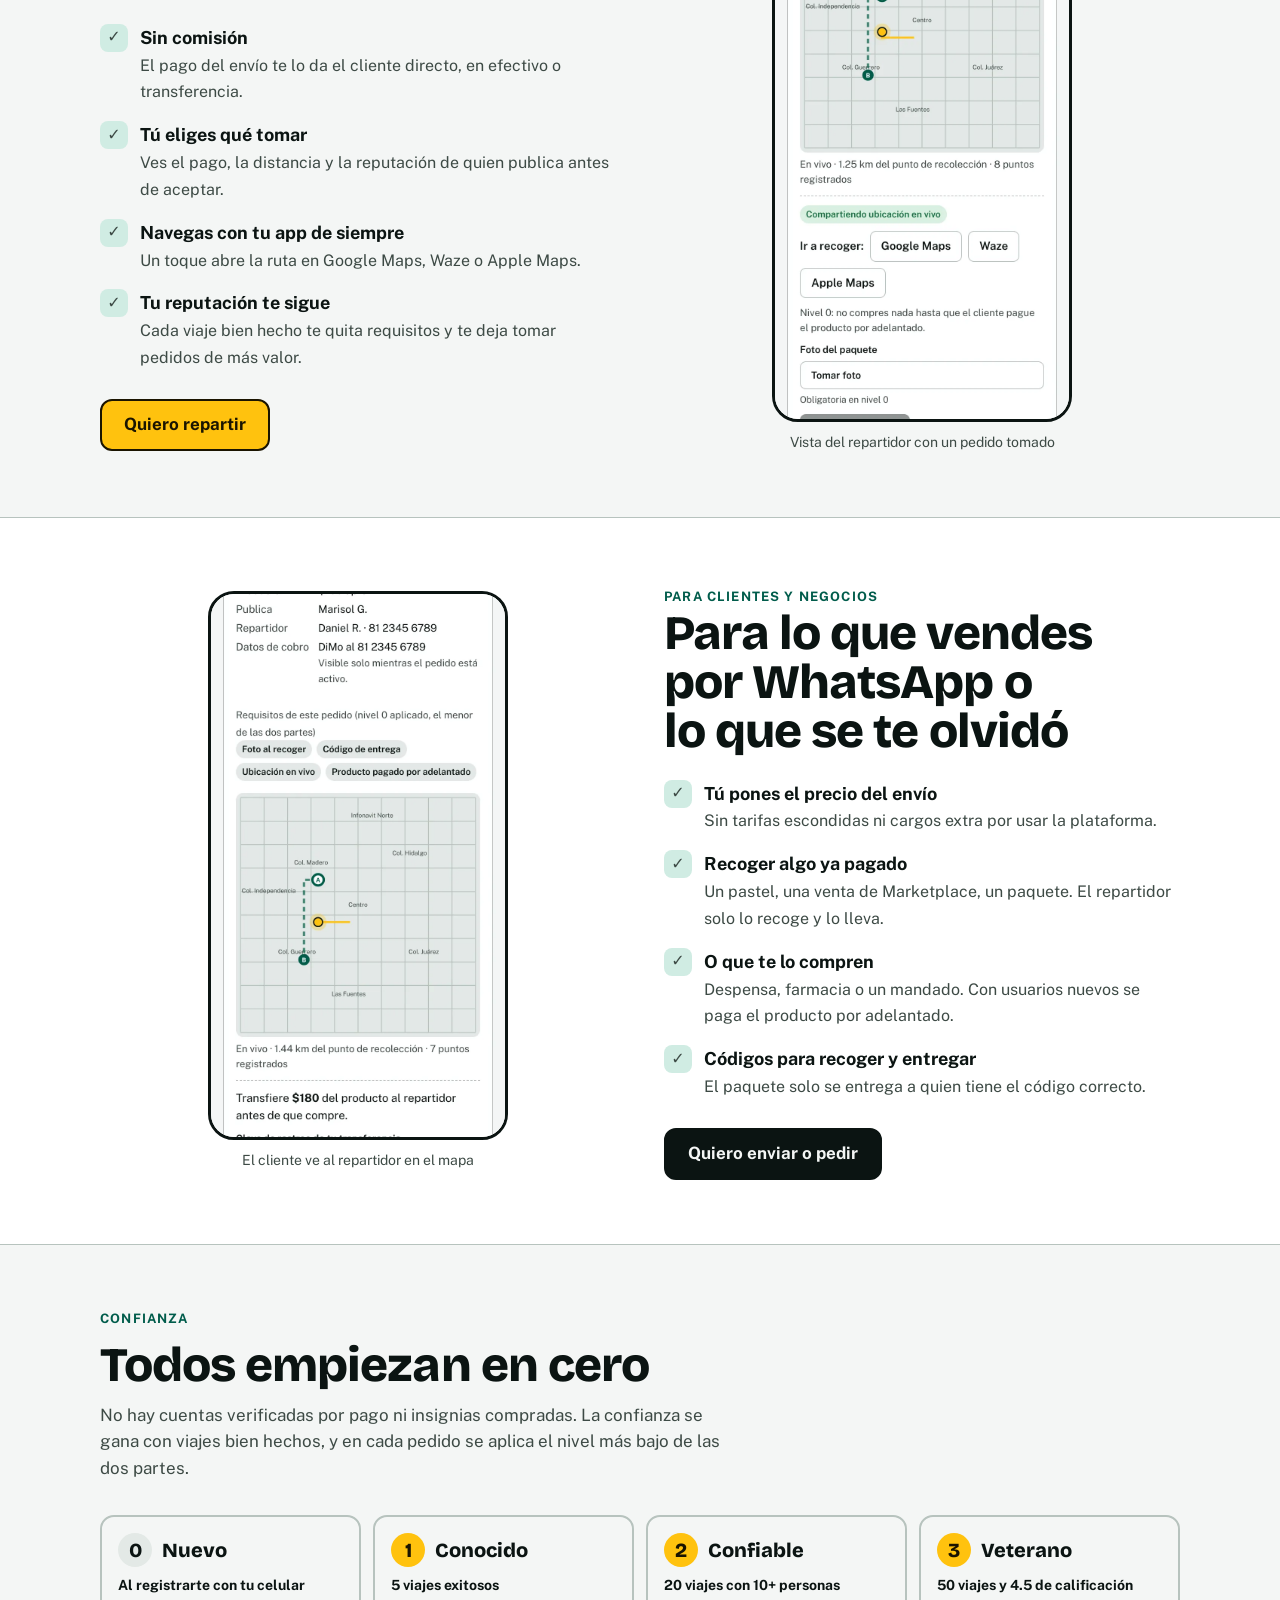
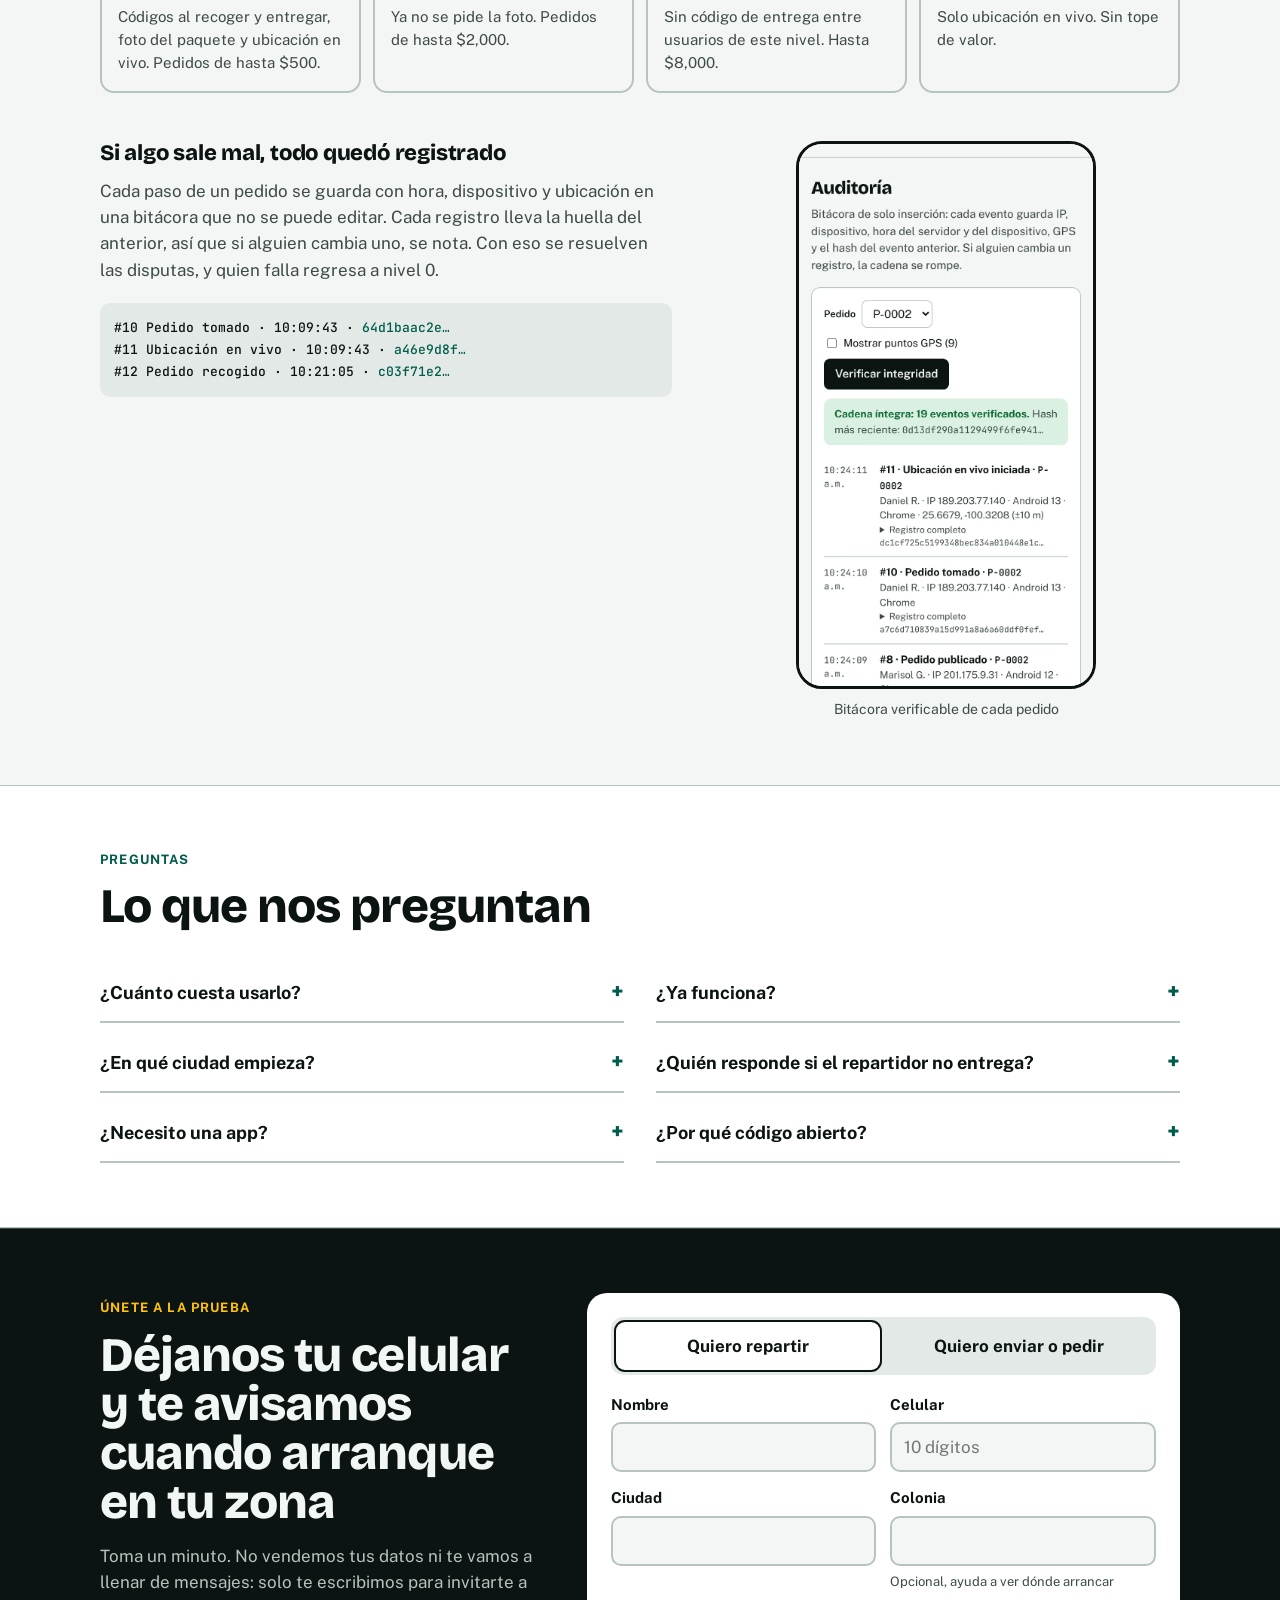
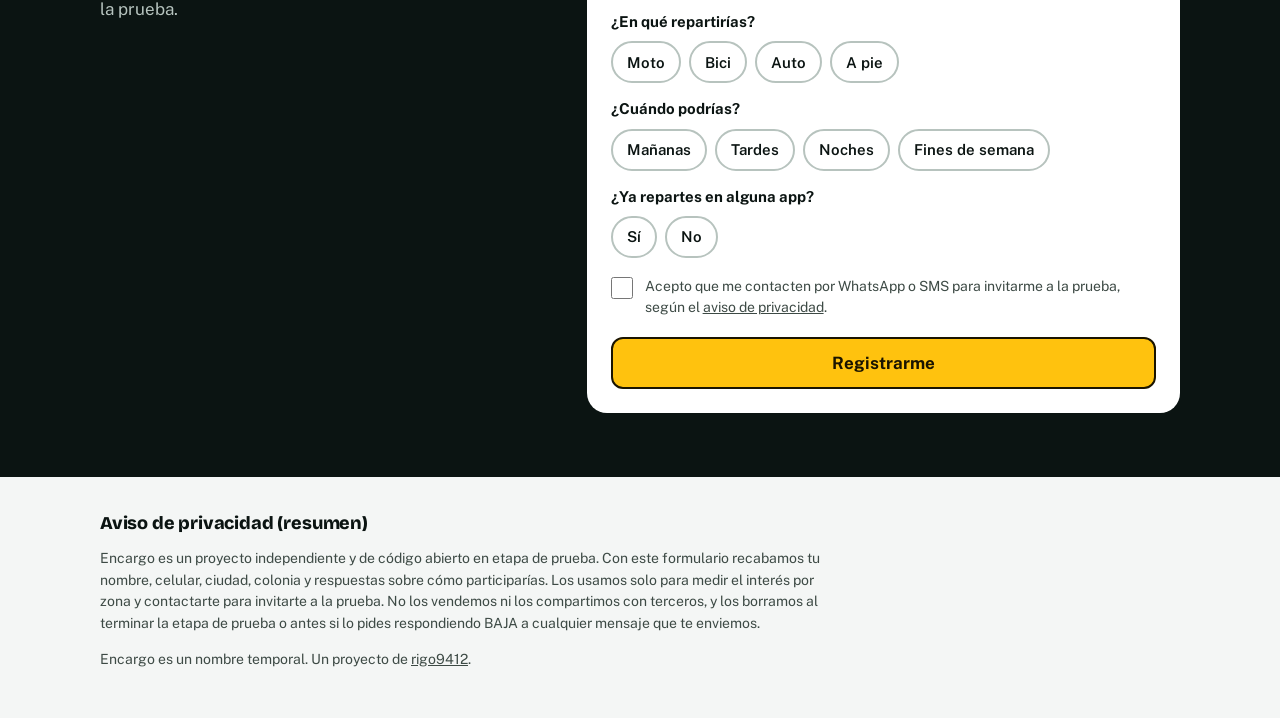
==== commit beb8aa55: "Forzar descarga de las capturas nuevas de Encargo Co-Authored-By: Claude Opus 5.5 <noreply@anthropic" ====
--- a/encargo/index.html
+++ b/encargo/index.html
@@ -9,7 +9,7 @@
 <meta property="og:type" content="website">
 <meta property="og:title" content="Encargo · pedidos abiertos, sin comisiones">
 <meta property="og:description" content="Publica lo que necesitas llevar, un repartidor cercano lo toma y le pagas directo. Regístrate para la prueba.">
-<meta property="og:image" content="https://rigo9412.github.io/encargo/assets/img/og.png">
+<meta property="og:image" content="https://rigo9412.github.io/encargo/assets/img/og.png?v=2">
 <meta property="og:url" content="https://rigo9412.github.io/encargo/">
 <meta name="twitter:card" content="summary_large_image">
 <link rel="preload" href="assets/fonts/bricolage-grotesque-latin-800-normal.woff2" as="font" type="font/woff2" crossorigin>
@@ -226,8 +226,8 @@
   <div class="stage" aria-hidden="true">
     <span class="chip c1">Ubicación en vivo</span>
     <span class="chip c2">$45 de envío, directo</span>
-    <div class="phone back"><img src="assets/img/rastreo.webp" alt="" width="780" height="1688" loading="eager"></div>
-    <div class="phone front"><img src="assets/img/tablero.webp" alt="" width="780" height="1688" loading="eager"></div>
+    <div class="phone back"><img src="assets/img/rastreo.webp?v=2" alt="" width="780" height="1688" loading="eager"></div>
+    <div class="phone front"><img src="assets/img/tablero.webp?v=2" alt="" width="780" height="1688" loading="eager"></div>
   </div>
 </div>
 
@@ -258,7 +258,7 @@
       <div class="cta-inline"><a class="btn vest" href="#unete" data-perfil="repartidor">Quiero repartir</a></div>
     </div>
     <div class="shot">
-      <figure><div class="frame"><img src="assets/img/repartidor.webp" alt="Pantalla del repartidor con botones para abrir la ruta en Google Maps, Waze y Apple Maps" width="780" height="1688" loading="lazy"></div><figcaption>Vista del repartidor con un pedido tomado</figcaption></figure>
+      <figure><div class="frame"><img src="assets/img/repartidor.webp?v=2" alt="Pantalla del repartidor con botones para abrir la ruta en Google Maps, Waze y Apple Maps" width="780" height="1688" loading="lazy"></div><figcaption>Vista del repartidor con un pedido tomado</figcaption></figure>
     </div>
   </div>
 </section>
@@ -277,7 +277,7 @@
       <div class="cta-inline"><a class="btn solid" href="#unete" data-perfil="cliente">Quiero enviar o pedir</a></div>
     </div>
     <div class="shot">
-      <figure><div class="frame"><img src="assets/img/rastreo.webp" alt="Mapa con la ubicación en vivo del repartidor camino al punto de recolección" width="780" height="1688" loading="lazy"></div><figcaption>El cliente ve al repartidor en el mapa</figcaption></figure>
+      <figure><div class="frame"><img src="assets/img/rastreo.webp?v=2" alt="Mapa con la ubicación en vivo del repartidor camino al punto de recolección" width="780" height="1688" loading="lazy"></div><figcaption>El cliente ve al repartidor en el mapa</figcaption></figure>
     </div>
   </div>
 </section>
@@ -303,7 +303,7 @@
         </div>
       </div>
       <div class="shot">
-        <figure><div class="frame"><img src="assets/img/auditoria.webp" alt="Bitácora de auditoría con la cadena verificada" width="780" height="1688" loading="lazy"></div><figcaption>Bitácora verificable de cada pedido</figcaption></figure>
+        <figure><div class="frame"><img src="assets/img/auditoria.webp?v=2" alt="Bitácora de auditoría con la cadena verificada" width="780" height="1688" loading="lazy"></div><figcaption>Bitácora verificable de cada pedido</figcaption></figure>
       </div>
     </div>
   </div>
